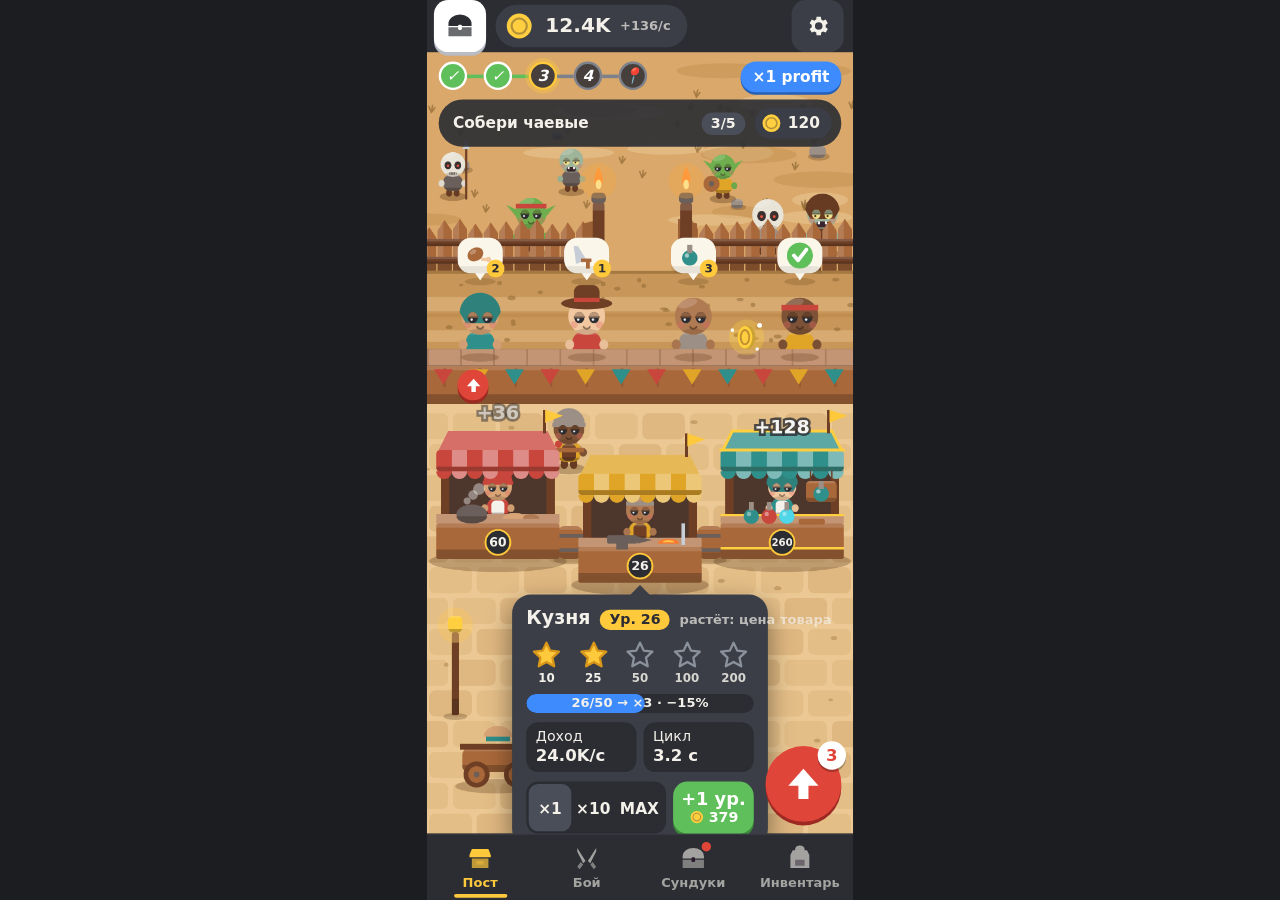
==== proto/scene.html @ 7356d91f "Stage 1.5: static test scene prototype (front view, awaiting approval) Co-Authored-By: Claude Sonnet" ====
<!doctype html>
<html lang="ru">
<head>
<meta charset="utf-8">
<meta name="viewport" content="width=device-width, initial-scale=1, viewport-fit=cover">
<title>Прототип сцены поста — этап 1.5</title>
<link rel="stylesheet" href="scene.css">
</head>
<body>
<div id="viewport">
  <div id="phone">
    <canvas id="scene" width="360" height="660"></canvas>
    <div id="hud"></div>
  </div>
</div>
<script src="../config.js"></script>
<script src="../strings.ru.js"></script>
<script src="../src/format.js"></script>
<script src="../art/palette.js"></script>
<script src="../art/icons.js"></script>
<script src="scene.js"></script>
<script src="hud.js"></script>
</body>
</html>
---- proto/scene.css ----
:root { --ui-bg: #2b2d33; --ui-panel: #3b3e46; --ui-panel-light: #4a4e58; --ui-text: #f4f1ea; --ui-yellow: #ffc93c; --ui-blue: #3d8bfd; --ok: #5fbf5a; --bad: #e0453a; --disabled: #6b6f78; }
* { box-sizing: border-box; -webkit-tap-highlight-color: transparent; }
html, body { margin: 0; height: 100%; background: #1c1d21; overflow: hidden; }
body { color: var(--ui-text); font: 14px/1.25 system-ui, -apple-system, "Segoe UI", Roboto, sans-serif; user-select: none; }
#viewport { position: fixed; inset: 0; }
#phone { position: absolute; left: 50%; top: 50%; width: 360px; height: 760px; transform-origin: center; background: var(--ui-bg); overflow: hidden; }
#scene { position: absolute; left: 0; top: 44px; width: 360px; height: 660px; display: block; }
#hud { position: absolute; inset: 0; pointer-events: none; }
#hud > * { pointer-events: auto; }
button { font-family: inherit; cursor: pointer; }

/* верхняя полоса */
.topbar { position: absolute; left: 0; top: 0; width: 100%; height: 44px; display: flex; align-items: center; gap: 8px; padding: 0 8px; background: var(--ui-bg); }
.safe { width: 44px; height: 44px; margin-left: -2px; border: 0; border-radius: 12px; background: #fff; color: #2b2d33; display: grid; place-items: center; box-shadow: 0 3px 0 #b9bcc4; }
.pills { flex: 1; display: flex; gap: 8px; }
.pill { display: inline-flex; align-items: center; gap: 8px; height: 36px; padding: 0 14px 0 6px; border-radius: 18px; background: var(--ui-panel); font-weight: 800; font-size: 17px; font-variant-numeric: tabular-nums; }
.pill .ico svg { width: 28px; height: 28px; display: block; }
.pill small { font-size: 11px; font-weight: 600; opacity: .7; }
.gear { width: 44px; height: 44px; border: 0; border-radius: 12px; background: var(--ui-panel); color: var(--ui-text); display: grid; place-items: center; }

/* квесты и значок прибыли */
.quest-nodes { position: absolute; left: 10px; top: 52px; display: flex; align-items: center; gap: 0; }
.qn { width: 24px; height: 24px; border-radius: 50%; background: rgba(43,45,51,.85); border: 2px solid #7d818c; display: grid; place-items: center; color: #fff; font-size: 13px; font-weight: 800; }
.qn.done { background: var(--ok); border-color: #fff; }
.qn.cur { border-color: var(--ui-yellow); box-shadow: 0 0 0 3px rgba(255,201,60,.35); }
.qn.pin { background: rgba(43,45,51,.85); border-color: #7d818c; }
.ql { width: 14px; height: 3px; background: #7d818c; }
.ql.done { background: var(--ok); }
.profit { position: absolute; right: 10px; top: 52px; height: 26px; padding: 0 10px; display: flex; align-items: center; border-radius: 13px; background: var(--ui-blue); color: #fff; font-weight: 800; font-size: 13px; box-shadow: 0 2px 0 #2460b8; }
.quest-pill { position: absolute; left: 10px; right: 10px; top: 84px; height: 40px; display: flex; align-items: center; gap: 8px; padding: 0 8px 0 12px; border-radius: 20px; background: rgba(43,45,51,.9); }
.quest-pill .qt { flex: 1; min-width: 0; font-size: 13px; font-weight: 700; white-space: nowrap; overflow: hidden; text-overflow: ellipsis; }
.quest-pill .qp { font-size: 12px; font-weight: 800; padding: 2px 8px; border-radius: 10px; background: var(--ui-panel-light); }
.quest-pill .qr { display: flex; align-items: center; gap: 4px; padding: 3px 10px 3px 4px; border-radius: 14px; background: var(--ui-panel); font-weight: 800; font-size: 13px; }
.quest-pill .qr svg { width: 20px; height: 20px; display: block; }

/* красные кнопки со стрелкой */
.upcircle { border-radius: 50%; background: var(--bad); display: grid; place-items: center; box-shadow: 0 3px 0 #9d2a22; }
.catalog { position: absolute; right: 10px; bottom: 66px; width: 64px; height: 64px; border: 0; animation: pulse 1.2s ease-in-out infinite; }
.catalog svg { width: 34px; height: 34px; }
.catalog .badge { position: absolute; right: -4px; top: -4px; min-width: 24px; height: 24px; padding: 0 6px; border-radius: 12px; background: #fff; color: var(--bad); font-weight: 900; font-size: 14px; display: grid; place-items: center; box-shadow: 0 2px 0 rgba(0,0,0,.25); }
.stn-up { position: absolute; width: 26px; height: 26px; border: 0; }
.stn-up svg { width: 15px; height: 15px; }
@keyframes pulse { 50% { transform: scale(1.08); } }

/* карточка станции */
.card { position: absolute; width: 216px; padding: 10px 12px 12px; border-radius: 16px; background: var(--ui-panel); box-shadow: 0 8px 22px rgba(0,0,0,.45); }
.card::before { content: ""; position: absolute; top: -8px; left: 50%; margin-left: -9px; border: 9px solid transparent; border-top: 0; border-bottom-color: var(--ui-panel); }
.card h3 { margin: 0; white-space: nowrap; display: flex; align-items: baseline; gap: 8px; font-size: 16px; }
.card h3 .lv { font-size: 12px; padding: 1px 8px; border-radius: 10px; background: var(--ui-yellow); color: #2b2d33; font-weight: 800; }
.card .sub { font-size: 11px; font-weight: 600; opacity: .7; margin-left: auto; }
.stars { display: flex; justify-content: space-between; margin: 8px 0 6px; }
.star { width: 34px; text-align: center; font-size: 10px; opacity: .85; font-weight: 700; }
.star svg { display: block; width: 26px; height: 26px; margin: 0 auto 1px; }
.star.on { opacity: 1; }
.star.next svg { animation: pulse 1.2s ease-in-out infinite; }
.bar { position: relative; height: 16px; border-radius: 8px; background: var(--ui-bg); overflow: hidden; margin-bottom: 8px; }
.bar i { position: absolute; left: 0; top: 0; bottom: 0; border-radius: 8px; background: var(--ui-blue); }
.bar span { position: absolute; inset: 0; display: grid; place-items: center; font-size: 11px; font-weight: 800; }
.stats { display: flex; gap: 6px; margin-bottom: 8px; }
.stat { flex: 1; padding: 5px 8px; border-radius: 10px; background: var(--ui-bg); font-size: 12px; }
.stat b { display: block; font-size: 14px; font-variant-numeric: tabular-nums; }
.row { display: flex; gap: 6px; align-items: center; }
.seg { display: flex; padding: 2px; border-radius: 10px; background: var(--ui-bg); }
.seg button { min-width: 36px; padding: 0 4px; height: 40px; border: 0; border-radius: 8px; background: transparent; color: var(--ui-text); font-weight: 700; font-size: 13px; }
.seg button.on { background: var(--ui-panel-light); }
.buy { flex: 1; white-space: nowrap; padding: 0 6px; height: 44px; border: 0; border-radius: 12px; background: var(--ok); color: #fff; font-weight: 900; font-size: 15px; box-shadow: 0 3px 0 #3c8a39; display: flex; flex-direction: column; align-items: center; justify-content: center; line-height: 1.1; }
.buy small { font-size: 12px; font-weight: 800; display: flex; align-items: center; gap: 3px; }
.buy small svg { width: 14px; height: 14px; }

/* нижняя панель */
.tabbar { position: absolute; left: 0; bottom: 0; width: 100%; height: 56px; display: flex; background: var(--ui-bg); border-top: 1px solid rgba(255,255,255,.08); }
.tab { position: relative; flex: 1; border: 0; background: transparent; color: rgba(244,241,234,.6); display: flex; flex-direction: column; align-items: center; justify-content: center; gap: 2px; font-size: 11px; font-weight: 600; }
.tab.on { color: var(--ui-yellow); }
.tab.on::after { content: ""; position: absolute; left: 25%; right: 25%; bottom: 2px; height: 3px; border-radius: 2px; background: var(--ui-yellow); }
.tab .dot { position: absolute; top: 5px; left: calc(50% + 6px); width: 8px; height: 8px; border-radius: 50%; background: var(--bad); border: 1.5px solid var(--ui-bg); box-sizing: content-box; }
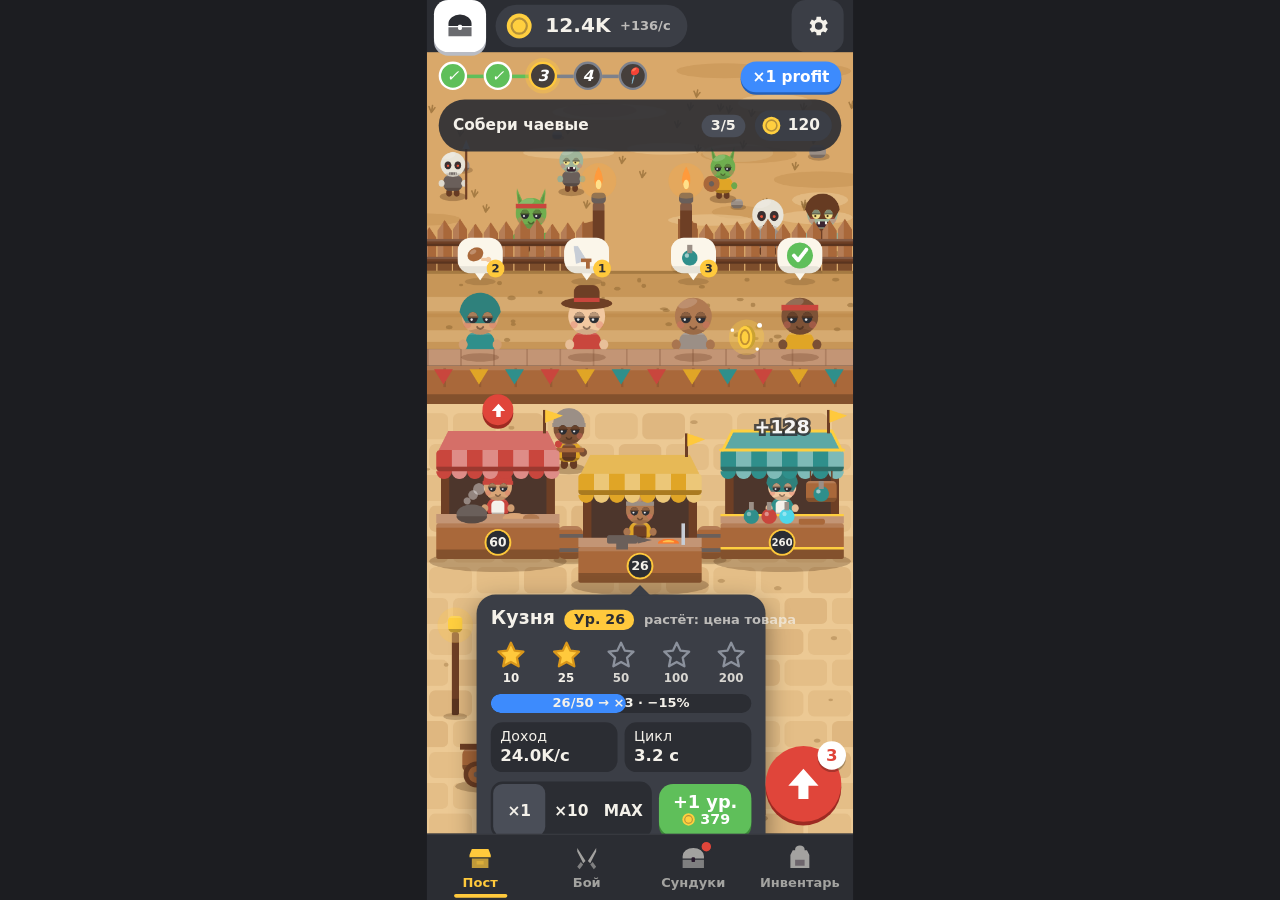
==== commit 1e4546f0: "Stage 1.5 prototype: marker above station, star window rule, 44px hit areas, narrow goblin ears Co-A" ====
--- a/proto/scene.html
+++ b/proto/scene.html
@@ -16,6 +16,7 @@
 <script src="../config.js"></script>
 <script src="../strings.ru.js"></script>
 <script src="../src/format.js"></script>
+<script src="../src/economy.js"></script>
 <script src="../art/palette.js"></script>
 <script src="../art/icons.js"></script>
 <script src="scene.js"></script>
--- a/proto/scene.css
+++ b/proto/scene.css
@@ -27,7 +27,7 @@
 .ql { width: 14px; height: 3px; background: #7d818c; }
 .ql.done { background: var(--ok); }
 .profit { position: absolute; right: 10px; top: 52px; height: 26px; padding: 0 10px; display: flex; align-items: center; border-radius: 13px; background: var(--ui-blue); color: #fff; font-weight: 800; font-size: 13px; box-shadow: 0 2px 0 #2460b8; }
-.quest-pill { position: absolute; left: 10px; right: 10px; top: 84px; height: 40px; display: flex; align-items: center; gap: 8px; padding: 0 8px 0 12px; border-radius: 20px; background: rgba(43,45,51,.9); }
+.quest-pill { position: absolute; left: 10px; right: 10px; top: 84px; height: 44px; display: flex; align-items: center; gap: 8px; padding: 0 8px 0 12px; border-radius: 22px; background: rgba(43,45,51,.9); }
 .quest-pill .qt { flex: 1; min-width: 0; font-size: 13px; font-weight: 700; white-space: nowrap; overflow: hidden; text-overflow: ellipsis; }
 .quest-pill .qp { font-size: 12px; font-weight: 800; padding: 2px 8px; border-radius: 10px; background: var(--ui-panel-light); }
 .quest-pill .qr { display: flex; align-items: center; gap: 4px; padding: 3px 10px 3px 4px; border-radius: 14px; background: var(--ui-panel); font-weight: 800; font-size: 13px; }
@@ -38,13 +38,14 @@
 .catalog { position: absolute; right: 10px; bottom: 66px; width: 64px; height: 64px; border: 0; animation: pulse 1.2s ease-in-out infinite; }
 .catalog svg { width: 34px; height: 34px; }
 .catalog .badge { position: absolute; right: -4px; top: -4px; min-width: 24px; height: 24px; padding: 0 6px; border-radius: 12px; background: #fff; color: var(--bad); font-weight: 900; font-size: 14px; display: grid; place-items: center; box-shadow: 0 2px 0 rgba(0,0,0,.25); }
-.stn-up { position: absolute; width: 26px; height: 26px; border: 0; }
+.stn-up { position: absolute; width: 44px; height: 44px; padding: 0; border: 0; background: transparent; display: grid; place-items: center; }
+.stn-up .upcircle { width: 26px; height: 26px; animation: pulse 1.2s ease-in-out infinite; }
 .stn-up svg { width: 15px; height: 15px; }
 @keyframes pulse { 50% { transform: scale(1.08); } }
 
 /* карточка станции */
-.card { position: absolute; width: 216px; padding: 10px 12px 12px; border-radius: 16px; background: var(--ui-panel); box-shadow: 0 8px 22px rgba(0,0,0,.45); }
-.card::before { content: ""; position: absolute; top: -8px; left: 50%; margin-left: -9px; border: 9px solid transparent; border-top: 0; border-bottom-color: var(--ui-panel); }
+.card { position: absolute; width: 244px; padding: 10px 12px 12px; border-radius: 16px; background: var(--ui-panel); box-shadow: 0 8px 22px rgba(0,0,0,.45); }
+.card::before { content: ""; position: absolute; top: -8px; left: var(--tail, 50%); margin-left: -9px; border: 9px solid transparent; border-top: 0; border-bottom-color: var(--ui-panel); }
 .card h3 { margin: 0; white-space: nowrap; display: flex; align-items: baseline; gap: 8px; font-size: 16px; }
 .card h3 .lv { font-size: 12px; padding: 1px 8px; border-radius: 10px; background: var(--ui-yellow); color: #2b2d33; font-weight: 800; }
 .card .sub { font-size: 11px; font-weight: 600; opacity: .7; margin-left: auto; }
@@ -61,7 +62,7 @@
 .stat b { display: block; font-size: 14px; font-variant-numeric: tabular-nums; }
 .row { display: flex; gap: 6px; align-items: center; }
 .seg { display: flex; padding: 2px; border-radius: 10px; background: var(--ui-bg); }
-.seg button { min-width: 36px; padding: 0 4px; height: 40px; border: 0; border-radius: 8px; background: transparent; color: var(--ui-text); font-weight: 700; font-size: 13px; }
+.seg button { min-width: 44px; padding: 0 4px; height: 44px; border: 0; border-radius: 8px; background: transparent; color: var(--ui-text); font-weight: 700; font-size: 13px; }
 .seg button.on { background: var(--ui-panel-light); }
 .buy { flex: 1; white-space: nowrap; padding: 0 6px; height: 44px; border: 0; border-radius: 12px; background: var(--ok); color: #fff; font-weight: 900; font-size: 15px; box-shadow: 0 3px 0 #3c8a39; display: flex; flex-direction: column; align-items: center; justify-content: center; line-height: 1.1; }
 .buy small { font-size: 12px; font-weight: 800; display: flex; align-items: center; gap: 3px; }
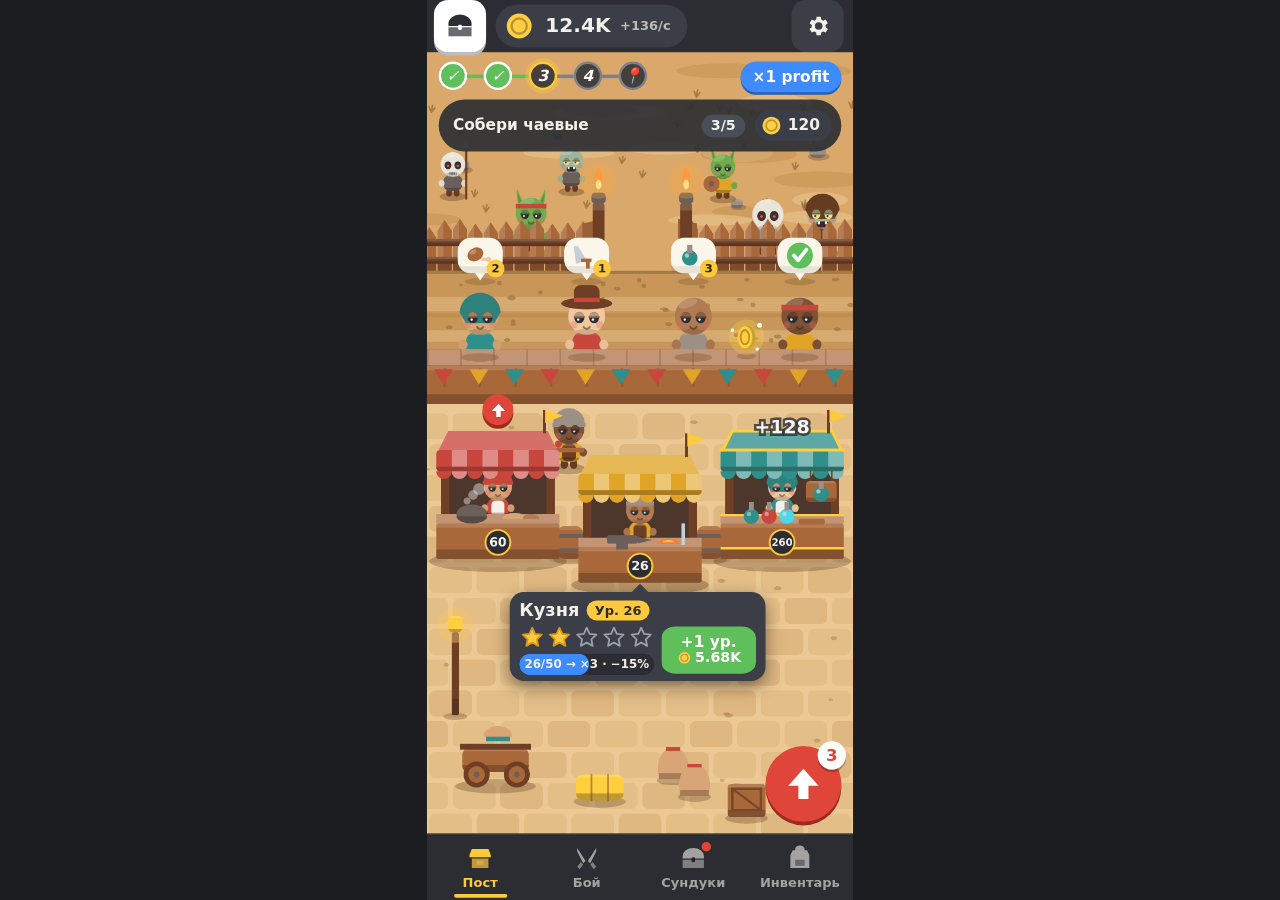
==== commit 8fdaf95a: "Hold-to-repeat purchase: src/hold.js (4-8/s ramp), tryBuyOne, interactive prototype demo, tests, doc" ====
--- a/proto/scene.html
+++ b/proto/scene.html
@@ -17,9 +17,11 @@
 <script src="../strings.ru.js"></script>
 <script src="../src/format.js"></script>
 <script src="../src/economy.js"></script>
+<script src="../src/hold.js"></script>
 <script src="../art/palette.js"></script>
 <script src="../art/icons.js"></script>
 <script src="scene.js"></script>
 <script src="hud.js"></script>
+<script src="demo.js"></script>
 </body>
 </html>
--- a/proto/scene.css
+++ b/proto/scene.css
@@ -43,30 +43,26 @@
 .stn-up svg { width: 15px; height: 15px; }
 @keyframes pulse { 50% { transform: scale(1.08); } }
 
-/* карточка станции */
-.card { position: absolute; width: 244px; padding: 10px 12px 12px; border-radius: 16px; background: var(--ui-panel); box-shadow: 0 8px 22px rgba(0,0,0,.45); }
-.card::before { content: ""; position: absolute; top: -8px; left: var(--tail, 50%); margin-left: -9px; border: 9px solid transparent; border-top: 0; border-bottom-color: var(--ui-panel); }
-.card h3 { margin: 0; white-space: nowrap; display: flex; align-items: baseline; gap: 8px; font-size: 16px; }
-.card h3 .lv { font-size: 12px; padding: 1px 8px; border-radius: 10px; background: var(--ui-yellow); color: #2b2d33; font-weight: 800; }
-.card .sub { font-size: 11px; font-weight: 600; opacity: .7; margin-left: auto; }
-.stars { display: flex; justify-content: space-between; margin: 8px 0 6px; }
-.star { width: 34px; text-align: center; font-size: 10px; opacity: .85; font-weight: 700; }
-.star svg { display: block; width: 26px; height: 26px; margin: 0 auto 1px; }
-.star.on { opacity: 1; }
+/* карточка станции: узкий плавающий тултип (216 px), хвостик к станции */
+.card { position: absolute; width: 216px; padding: 6px 8px 5px; border-radius: 12px; background: var(--ui-panel); box-shadow: 0 5px 14px rgba(0,0,0,.45);
+  display: grid; grid-template-columns: 1fr 80px; grid-template-rows: auto 22px 18px; column-gap: 6px; row-gap: 3px; }
+.card::before { content: ""; position: absolute; top: -7px; left: var(--tail, 50%); margin-left: -8px; border: 8px solid transparent; border-top: 0; border-bottom-color: var(--ui-panel); }
+.card h3 { grid-column: 1 / 3; margin: 0; height: 18px; display: flex; align-items: center; gap: 6px; white-space: nowrap; font-size: 15px; }
+.card h3 .lv { font-size: 11px; padding: 0 7px; line-height: 17px; border-radius: 9px; background: var(--ui-yellow); color: #2b2d33; font-weight: 800; }
+/* звёзды рубежей — одна строка без подписей (значения — в строке прогресса) */
+.stars { grid-column: 1; grid-row: 2; display: flex; justify-content: space-between; align-items: center; padding: 0 1px; }
+.star svg { display: block; width: 20px; height: 20px; }
 .star.next svg { animation: pulse 1.2s ease-in-out infinite; }
-.bar { position: relative; height: 16px; border-radius: 8px; background: var(--ui-bg); overflow: hidden; margin-bottom: 8px; }
-.bar i { position: absolute; left: 0; top: 0; bottom: 0; border-radius: 8px; background: var(--ui-blue); }
-.bar span { position: absolute; inset: 0; display: grid; place-items: center; font-size: 11px; font-weight: 800; }
-.stats { display: flex; gap: 6px; margin-bottom: 8px; }
-.stat { flex: 1; padding: 5px 8px; border-radius: 10px; background: var(--ui-bg); font-size: 12px; }
-.stat b { display: block; font-size: 14px; font-variant-numeric: tabular-nums; }
-.row { display: flex; gap: 6px; align-items: center; }
-.seg { display: flex; padding: 2px; border-radius: 10px; background: var(--ui-bg); }
-.seg button { min-width: 44px; padding: 0 4px; height: 44px; border: 0; border-radius: 8px; background: transparent; color: var(--ui-text); font-weight: 700; font-size: 13px; }
-.seg button.on { background: var(--ui-panel-light); }
-.buy { flex: 1; white-space: nowrap; padding: 0 6px; height: 44px; border: 0; border-radius: 12px; background: var(--ok); color: #fff; font-weight: 900; font-size: 15px; box-shadow: 0 3px 0 #3c8a39; display: flex; flex-direction: column; align-items: center; justify-content: center; line-height: 1.1; }
+.bar { grid-column: 1; grid-row: 3; position: relative; height: 18px; border-radius: 9px; background: var(--ui-bg); overflow: hidden; }
+.bar i { position: absolute; left: 0; top: 0; bottom: 0; background: var(--ui-blue); border-radius: 9px; }
+.bar span { position: absolute; inset: 0; display: grid; place-items: center; font-size: 10px; font-weight: 800; white-space: nowrap; font-variant-numeric: tabular-nums; }
+/* кнопка покупки: 80×44 (зона нажатия), видимая часть 40 px */
+.buy { grid-column: 2; grid-row: 2 / 4; position: relative; overflow: hidden; height: 44px; align-self: center; margin: -1px 0; border: 0; border-top: 2px solid transparent; border-bottom: 2px solid transparent; background-clip: padding-box; border-radius: 12px; background-color: var(--ok); color: #fff; display: flex; flex-direction: column; align-items: center; justify-content: center; line-height: 1.05; white-space: nowrap; user-select: none; -webkit-touch-callout: none; touch-action: manipulation; }
+.buy .b1 { font-size: 13px; font-weight: 900; }
 .buy small { font-size: 12px; font-weight: 800; display: flex; align-items: center; gap: 3px; }
-.buy small svg { width: 14px; height: 14px; }
+.buy small svg { width: 13px; height: 13px; }
+.buy.off { background-color: var(--disabled); color: #d8dbe2; }
+.buy.holding { transform: translateY(1px) scale(.97); filter: brightness(1.12); }
 
 /* нижняя панель */
 .tabbar { position: absolute; left: 0; bottom: 0; width: 100%; height: 56px; display: flex; background: var(--ui-bg); border-top: 1px solid rgba(255,255,255,.08); }
